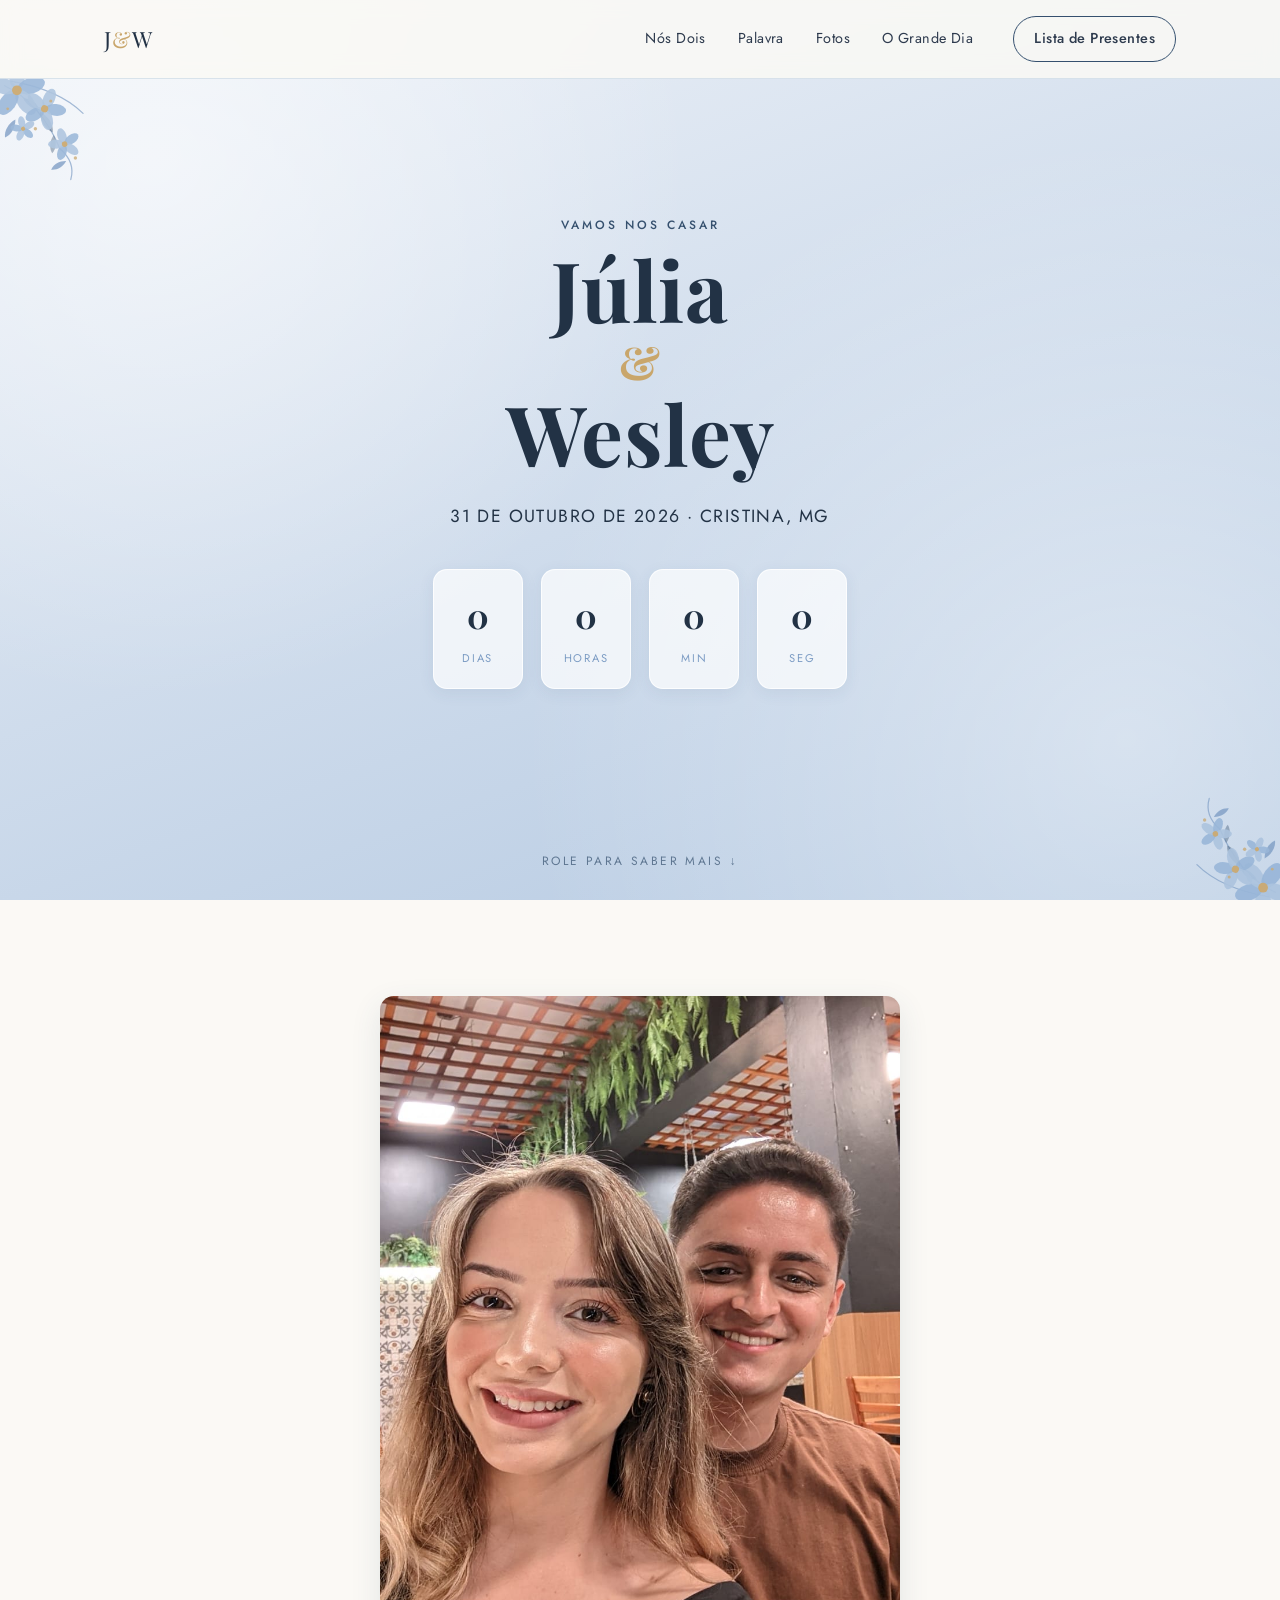
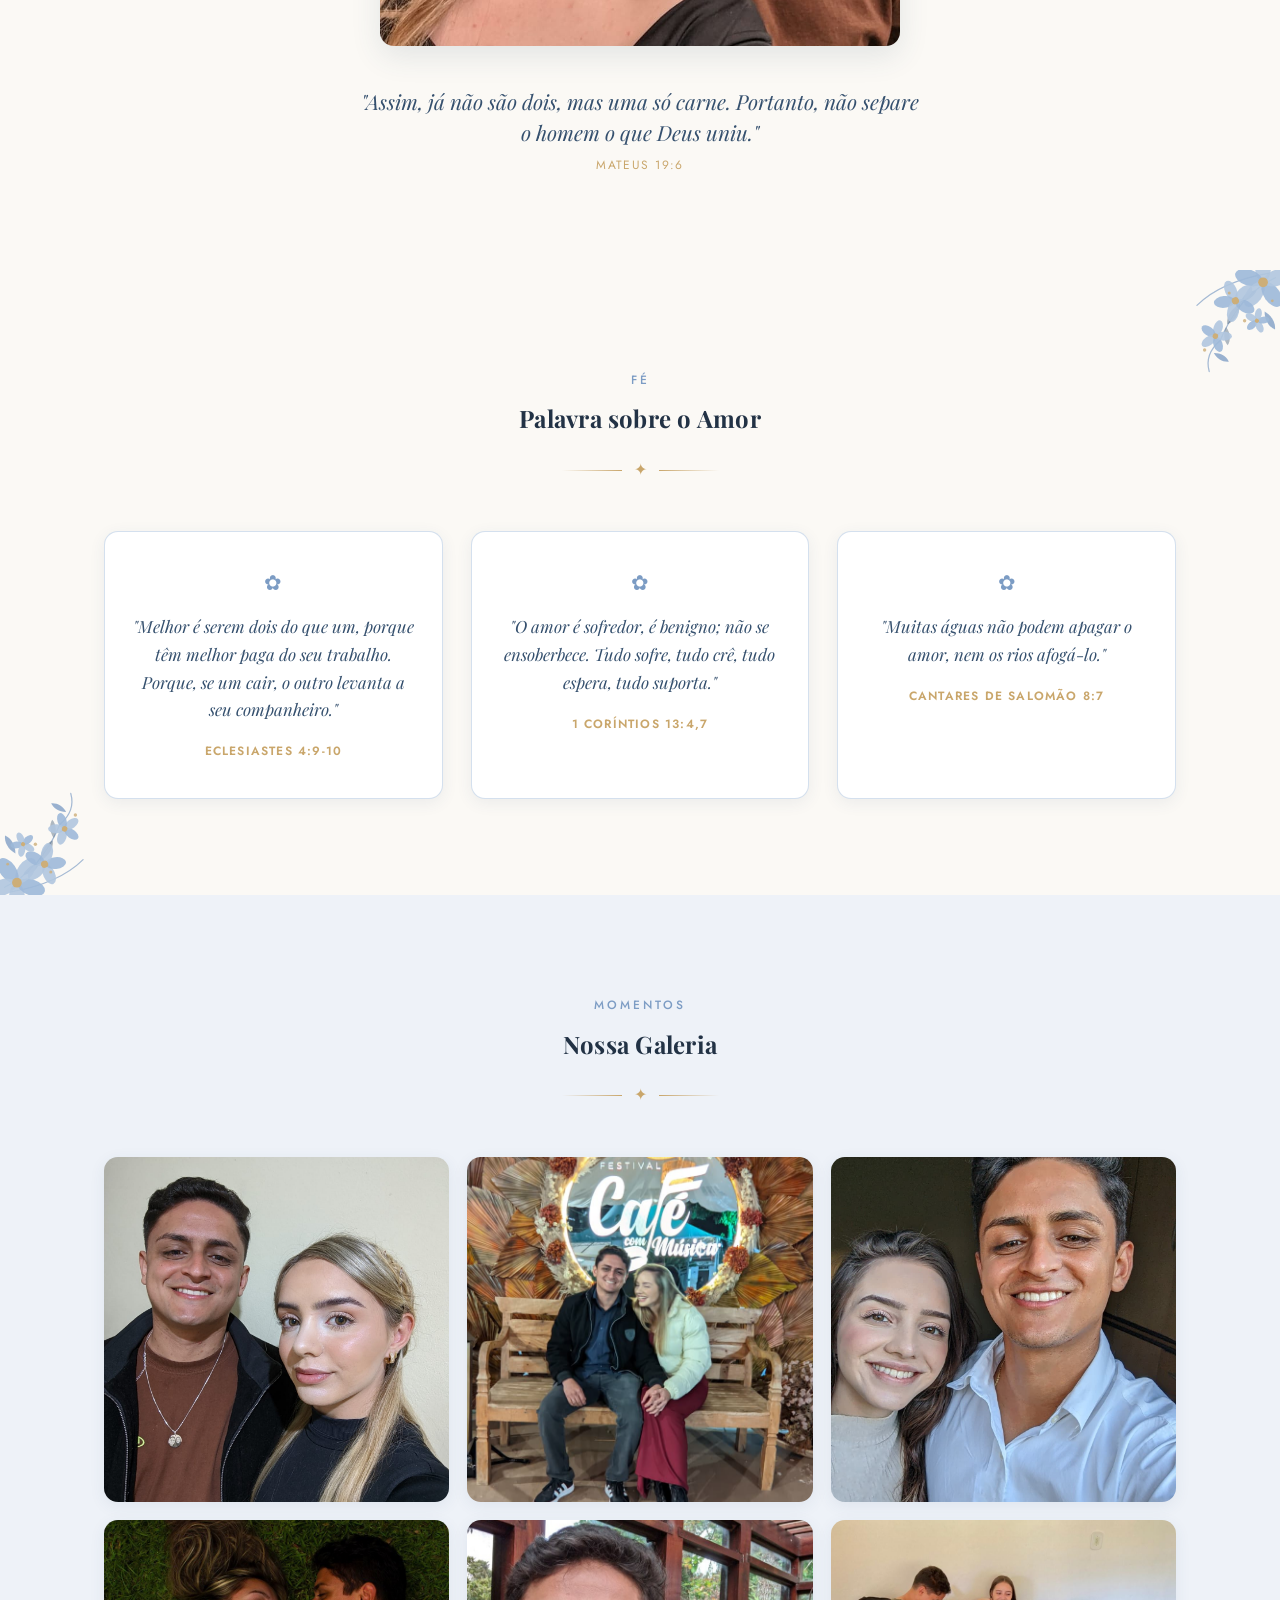
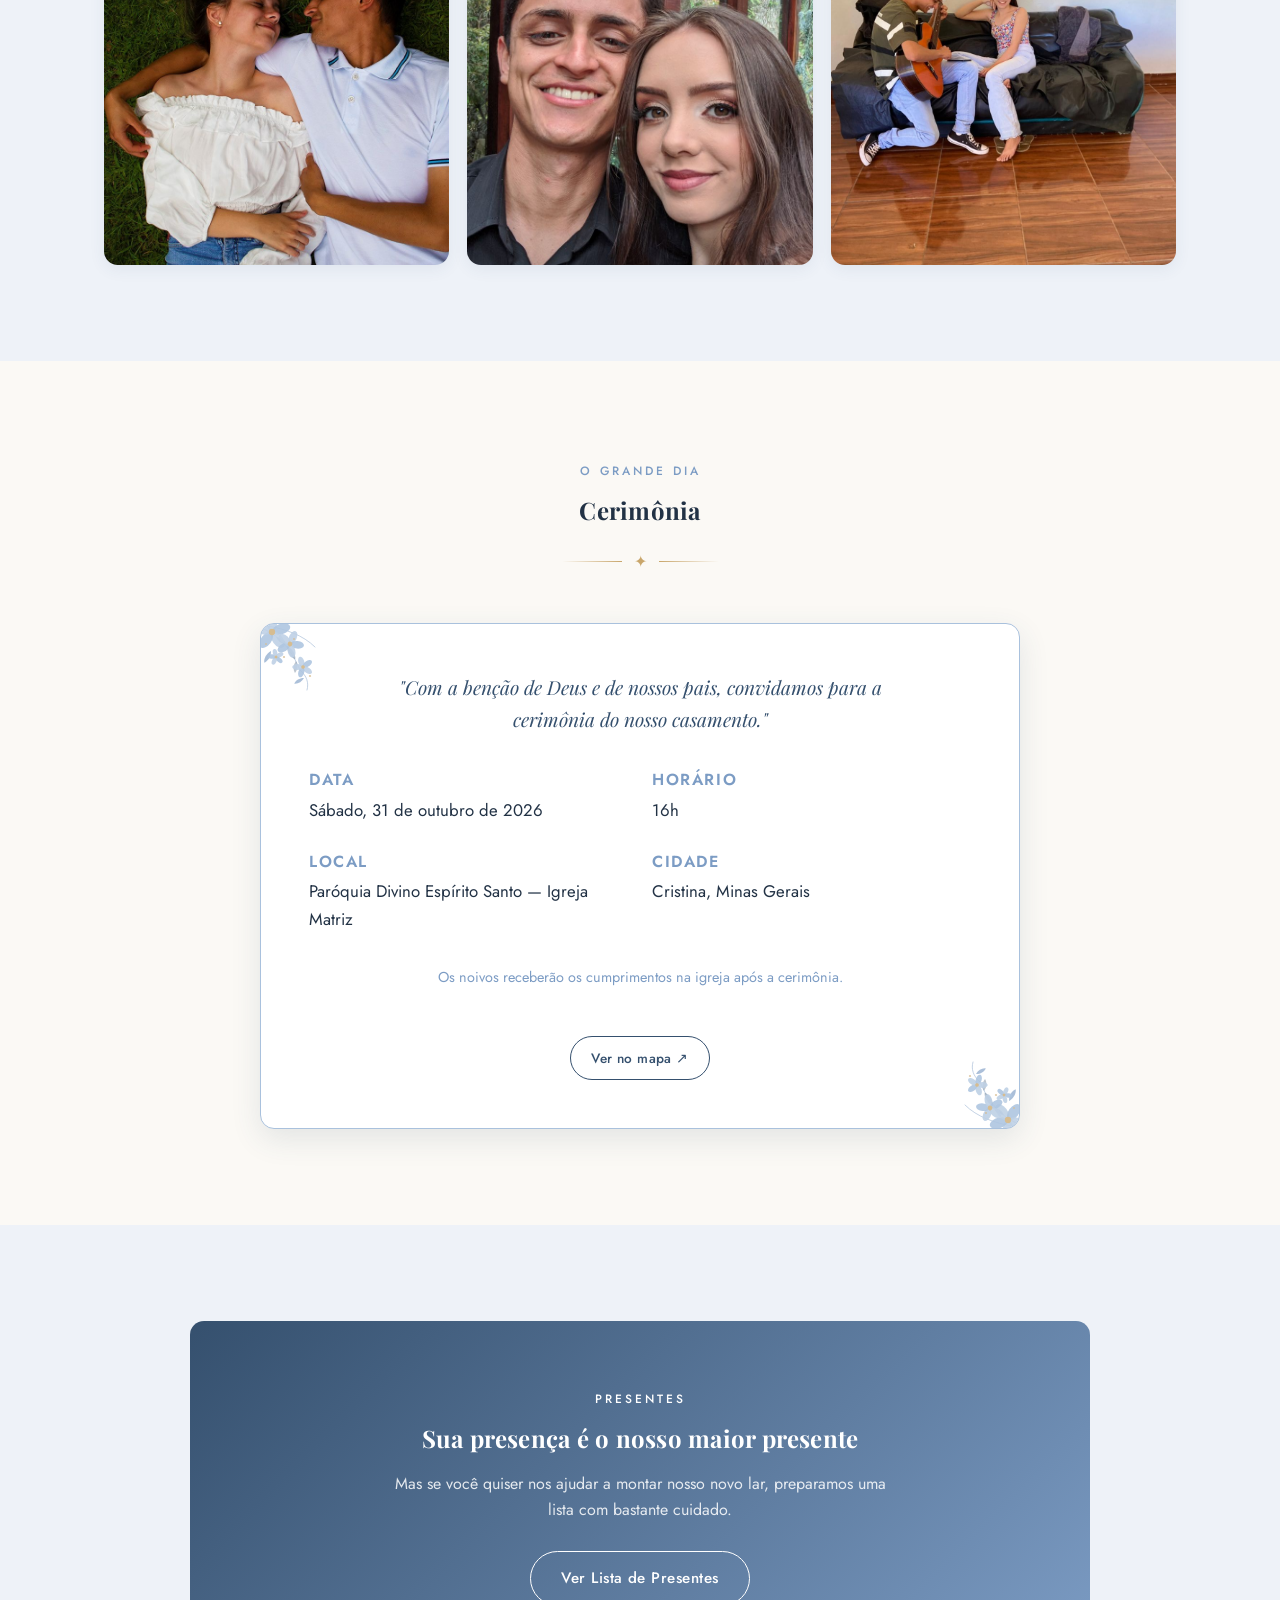
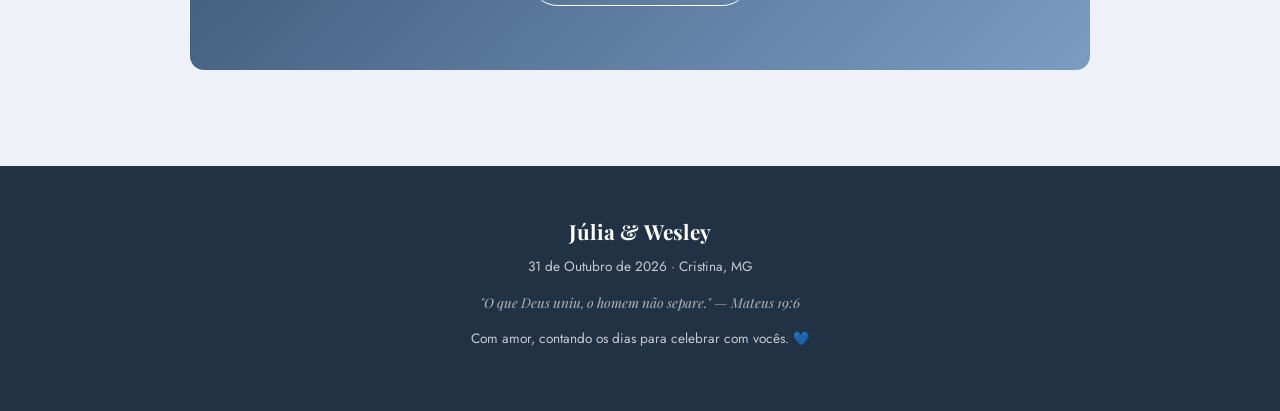
==== index.html @ 835e9665 "Site de casamento Júlia & Wesley Site estático com página inicial (foto + versículos, galeria, cerim" ====
<!DOCTYPE html>
<html lang="pt-BR">
<head>
  <meta charset="UTF-8">
  <meta name="viewport" content="width=device-width, initial-scale=1.0">
  <title>Júlia & Wesley | 31 de Outubro de 2026</title>
  <meta name="description" content="Júlia & Wesley vão se casar em 31 de outubro de 2026. Saiba tudo sobre o grande dia e confira nossa lista de presentes.">
  <link rel="preconnect" href="https://fonts.googleapis.com">
  <link href="https://fonts.googleapis.com/css2?family=Playfair+Display:wght@600;700&family=Jost:wght@400;500;600&display=swap" rel="stylesheet">
  <link rel="stylesheet" href="css/style.css">
</head>
<body>

  <header class="header">
    <div class="container">
      <a href="index.html" class="logo">J<span>&amp;</span>W</a>
      <nav class="nav">
        <a href="#historia">Nós Dois</a>
        <a href="#versiculos">Palavra</a>
        <a href="#galeria">Fotos</a>
        <a href="#cerimonia">O Grande Dia</a>
        <a href="presentes.html" class="btn btn--outline btn--sm">Lista de Presentes</a>
      </nav>
      <button class="nav-toggle" aria-label="Abrir menu"><span></span><span></span><span></span></button>
    </div>
  </header>

  <section class="hero">
    <img src="assets/img/flora/corner-flower.svg" class="floral-corner floral-corner--tl floral-corner--below-header" alt="">
    <img src="assets/img/flora/corner-flower.svg" class="floral-corner floral-corner--br" alt="">
    <div class="hero-content">
      <span class="kicker">Vamos nos casar</span>
      <h1 class="hero-names">Júlia<span class="amp">&amp;</span>Wesley</h1>
      <p class="hero-date">31 de Outubro de 2026 · Cristina, MG</p>

      <div class="countdown">
        <div class="countdown-item"><span class="countdown-num" id="cd-dias">0</span><span class="countdown-label">dias</span></div>
        <div class="countdown-item"><span class="countdown-num" id="cd-horas">00</span><span class="countdown-label">horas</span></div>
        <div class="countdown-item"><span class="countdown-num" id="cd-min">00</span><span class="countdown-label">min</span></div>
        <div class="countdown-item"><span class="countdown-num" id="cd-seg">00</span><span class="countdown-label">seg</span></div>
      </div>
    </div>
    <span class="scroll-cue">role para saber mais ↓</span>
  </section>

  <section class="section photo-verse" id="historia">
    <div class="container">
      <div class="photo-verse-frame">
        <img src="assets/img/casal/foto-historia.jpg" alt="Júlia e Wesley">
      </div>
      <blockquote class="photo-verse-quote">
        "Assim, já não são dois, mas uma só carne. Portanto, não separe o
        homem o que Deus uniu."
        <cite>Mateus 19:6</cite>
      </blockquote>
    </div>
  </section>

  <section class="section verses" id="versiculos">
    <img src="assets/img/flora/corner-flower.svg" class="floral-corner floral-corner--tr" alt="">
    <img src="assets/img/flora/corner-flower.svg" class="floral-corner floral-corner--bl" alt="">
    <div class="container">
      <div class="section-head">
        <span class="kicker">Fé</span>
        <h2>Palavra sobre o Amor</h2>
        <div class="divider">✦</div>
      </div>
      <div class="verses-grid">
        <div class="verse-card">
          <span class="flower-icon">✿</span>
          <blockquote>"Melhor é serem dois do que um, porque têm melhor paga do seu trabalho. Porque, se um cair, o outro levanta a seu companheiro."</blockquote>
          <cite>Eclesiastes 4:9-10</cite>
        </div>
        <div class="verse-card">
          <span class="flower-icon">✿</span>
          <blockquote>"O amor é sofredor, é benigno; não se ensoberbece. Tudo sofre, tudo crê, tudo espera, tudo suporta."</blockquote>
          <cite>1 Coríntios 13:4,7</cite>
        </div>
        <div class="verse-card">
          <span class="flower-icon">✿</span>
          <blockquote>"Muitas águas não podem apagar o amor, nem os rios afogá-lo."</blockquote>
          <cite>Cantares de Salomão 8:7</cite>
        </div>
      </div>
    </div>
  </section>

  <section class="section section--alt" id="galeria">
    <div class="container">
      <div class="section-head">
        <span class="kicker">Momentos</span>
        <h2>Nossa Galeria</h2>
        <div class="divider">✦</div>
      </div>
      <div class="gallery">
        <div class="gallery-item"><img src="assets/img/casal/foto-01.jpg" alt="Júlia e Wesley no Festival Café com Música"></div>
        <div class="gallery-item"><img src="assets/img/casal/foto-02.jpg" alt="Júlia e Wesley abraçados"></div>
        <div class="gallery-item"><img src="assets/img/casal/foto-03.jpg" alt="Júlia e Wesley sorrindo"></div>
        <div class="gallery-item"><img src="assets/img/casal/foto-04.jpg" alt="Júlia e Wesley deitados na grama"></div>
        <div class="gallery-item"><img src="assets/img/casal/foto-05.jpg" alt="Júlia e Wesley no jardim"></div>
        <div class="gallery-item"><img src="assets/img/casal/foto-06.jpg" alt="Júlia e Wesley tocando violão"></div>
      </div>
    </div>
  </section>

  <section class="section" id="cerimonia">
    <div class="container">
      <div class="section-head">
        <span class="kicker">O grande dia</span>
        <h2>Cerimônia</h2>
        <div class="divider">✦</div>
      </div>
      <div class="ceremony-card">
        <img src="assets/img/flora/corner-flower.svg" class="floral-corner floral-corner--sm floral-corner--tl" alt="">
        <img src="assets/img/flora/corner-flower.svg" class="floral-corner floral-corner--sm floral-corner--br" alt="">
        <p class="ceremony-verse">
          "Com a benção de Deus e de nossos pais, convidamos para a
          cerimônia do nosso casamento."
        </p>
        <div class="ceremony-grid">
          <div>
            <h3>Data</h3>
            <p>Sábado, 31 de outubro de 2026</p>
          </div>
          <div>
            <h3>Horário</h3>
            <p>16h</p>
          </div>
          <div>
            <h3>Local</h3>
            <p>Paróquia Divino Espírito Santo — Igreja Matriz</p>
          </div>
          <div>
            <h3>Cidade</h3>
            <p>Cristina, Minas Gerais</p>
          </div>
        </div>
        <p style="margin-top: 8px; color: var(--serenity-deep); font-size: .9rem;">
          Os noivos receberão os cumprimentos na igreja após a cerimônia.
        </p>
        <a class="btn btn--outline btn--sm mt-32" target="_blank" rel="noopener"
           href="https://www.google.com/maps/search/?api=1&query=Par%C3%B3quia%20Divino%20Esp%C3%ADrito%20Santo%20Cristina%20MG">
          Ver no mapa ↗
        </a>
      </div>
    </div>
  </section>

  <section class="section section--alt">
    <div class="container">
      <div class="cta">
        <span class="kicker" style="color:#fff;">Presentes</span>
        <h2>Sua presença é o nosso maior presente</h2>
        <p>Mas se você quiser nos ajudar a montar nosso novo lar, preparamos uma lista com bastante cuidado.</p>
        <a href="presentes.html" class="btn btn--outline">Ver Lista de Presentes</a>
      </div>
    </div>
  </section>

  <footer class="footer">
    <p class="display">Júlia &amp; Wesley</p>
    <p>31 de Outubro de 2026 · Cristina, MG</p>
    <p style="font-family: var(--font-display); font-style: italic; opacity: .85;">"O que Deus uniu, o homem não separe." — Mateus 19:6</p>
    <p>Com amor, contando os dias para celebrar com vocês. 💙</p>
  </footer>

  <script src="js/main.js"></script>
</body>
</html>
---- css/style.css ----
/* ===== Paleta Azul Serenity — Júlia & Wesley ===== */
:root {
  --serenity: #A9C1DD;
  --serenity-deep: #7C9CC4;
  --navy: #35506E;
  --navy-deep: #223245;
  --ink: #2E3B4E;
  --blush: #D9A79C;
  --gold: #C9A66B;
  --cream: #FBF9F5;
  --mist: #EEF2F8;
  --white: #FFFFFF;
  --lilac: #9C9FD0;
  --rose-dust: #C98CA0;

  --font-display: "Playfair Display", "Georgia", serif;
  --font-body: "Jost", "Segoe UI", sans-serif;

  --radius: 14px;
  --shadow: 0 10px 30px rgba(53, 80, 110, 0.12);
  --shadow-soft: 0 4px 16px rgba(53, 80, 110, 0.08);
}

* { box-sizing: border-box; }

html { scroll-behavior: smooth; }

body {
  margin: 0;
  font-family: var(--font-body);
  color: var(--ink);
  background: var(--cream);
  line-height: 1.65;
  -webkit-font-smoothing: antialiased;
}

h1, h2, h3, .display {
  font-family: var(--font-display);
  color: var(--navy-deep);
  margin: 0 0 .5em;
  font-weight: 700;
  letter-spacing: .01em;
}

p { margin: 0 0 1em; }

a { color: var(--navy); text-decoration: none; }

img { max-width: 100%; display: block; }

.container {
  width: 100%;
  max-width: 1120px;
  margin: 0 auto;
  padding: 0 24px;
}

.kicker {
  display: inline-block;
  font-family: var(--font-body);
  text-transform: uppercase;
  letter-spacing: .25em;
  font-size: .75rem;
  color: var(--serenity-deep);
  font-weight: 500;
  margin-bottom: .75em;
}

.section {
  padding: 96px 0;
}

.section--alt {
  background: var(--mist);
}

.section-head {
  text-align: center;
  max-width: 640px;
  margin: 0 auto 48px;
}

.divider {
  display: flex;
  align-items: center;
  justify-content: center;
  gap: 12px;
  margin: 18px auto;
  color: var(--gold);
}
.divider::before,
.divider::after {
  content: "";
  height: 1px;
  width: 60px;
  background: linear-gradient(90deg, transparent, var(--gold));
}
.divider::after { background: linear-gradient(90deg, var(--gold), transparent); }

/* ===== Botões ===== */
.btn {
  display: inline-flex;
  align-items: center;
  gap: 8px;
  padding: 14px 30px;
  border-radius: 999px;
  font-family: var(--font-body);
  font-size: .95rem;
  font-weight: 500;
  letter-spacing: .03em;
  cursor: pointer;
  border: 1px solid transparent;
  transition: transform .2s ease, box-shadow .2s ease, background .2s ease, color .2s ease;
}
.btn:hover { transform: translateY(-2px); }

.btn--primary {
  background: var(--navy);
  color: var(--white);
  box-shadow: var(--shadow-soft);
}
.btn--primary:hover { background: var(--navy-deep); box-shadow: var(--shadow); }

.btn--outline {
  background: transparent;
  border-color: var(--navy);
  color: var(--navy);
}
.btn--outline:hover { background: var(--navy); color: var(--white); }

.btn--ghost {
  background: var(--white);
  color: var(--navy);
  border-color: var(--serenity);
  font-size: .85rem;
  padding: 10px 18px;
}
.btn--ghost:hover { background: var(--serenity); color: var(--white); }

.btn--sm { padding: 10px 20px; font-size: .85rem; }
.btn:disabled { opacity: .55; cursor: not-allowed; transform: none; }

/* ===== Header ===== */
.header {
  position: fixed;
  top: 0; left: 0; right: 0;
  z-index: 100;
  background: rgba(251, 249, 245, 0.85);
  backdrop-filter: blur(10px);
  border-bottom: 1px solid rgba(169, 193, 221, 0.4);
}
.header .container {
  display: flex;
  align-items: center;
  justify-content: space-between;
  height: 78px;
}
.logo {
  font-family: var(--font-display);
  font-size: 1.4rem;
  color: var(--navy-deep);
  letter-spacing: .04em;
}
.logo span { color: var(--gold); }

.nav {
  display: flex;
  gap: 32px;
  align-items: center;
}
.nav a {
  font-size: .9rem;
  color: var(--ink);
  letter-spacing: .03em;
  position: relative;
}
.nav a::after {
  content: "";
  position: absolute;
  left: 0; bottom: -6px;
  width: 0; height: 1px;
  background: var(--gold);
  transition: width .25s ease;
}
.nav a:hover::after { width: 100%; }
.nav .btn { margin-left: 8px; }

.nav-toggle {
  display: none;
  flex-direction: column;
  gap: 5px;
  background: none;
  border: none;
  cursor: pointer;
  padding: 8px;
}
.nav-toggle span {
  width: 24px; height: 2px;
  background: var(--navy-deep);
  border-radius: 2px;
}

@media (max-width: 860px) {
  .nav-toggle { display: flex; }
  .nav {
    position: fixed;
    top: 78px; right: 0;
    flex-direction: column;
    background: var(--white);
    width: 260px;
    height: calc(100vh - 78px);
    padding: 32px 28px;
    box-shadow: -8px 0 24px rgba(0,0,0,.08);
    transform: translateX(100%);
    transition: transform .3s ease;
    align-items: flex-start;
  }
  .nav.is-open { transform: translateX(0); }
  .nav a { font-size: 1rem; }
  .nav .btn { margin-left: 0; margin-top: 12px; }
}

/* ===== Hero ===== */
.hero {
  position: relative;
  min-height: 100vh;
  display: flex;
  align-items: center;
  justify-content: center;
  text-align: center;
  overflow: hidden;
  background: linear-gradient(160deg, var(--mist) 0%, var(--serenity) 120%);
}
.hero::before {
  content: "";
  position: absolute;
  inset: 0;
  background-image:
    radial-gradient(circle at 12% 18%, rgba(255,255,255,.55) 0, transparent 40%),
    radial-gradient(circle at 88% 82%, rgba(255,255,255,.4) 0, transparent 45%);
}
.hero-content {
  position: relative;
  z-index: 2;
  padding: 0 24px;
}
.hero .kicker { color: var(--navy); }
.hero-names {
  font-size: clamp(2.6rem, 7vw, 5.2rem);
  line-height: 1.05;
  margin-bottom: .3em;
}
.hero-names .amp {
  display: block;
  color: var(--gold);
  font-size: .55em;
  margin: .1em 0;
}
.hero-date {
  font-size: 1.1rem;
  letter-spacing: .08em;
  text-transform: uppercase;
  color: var(--navy-deep);
  margin-bottom: 2.2em;
}

.countdown {
  display: flex;
  justify-content: center;
  gap: 18px;
  flex-wrap: wrap;
}
.countdown-item {
  background: rgba(255,255,255,.7);
  border: 1px solid rgba(255,255,255,.8);
  border-radius: var(--radius);
  padding: 18px 22px;
  min-width: 90px;
  box-shadow: var(--shadow-soft);
}
.countdown-num {
  display: block;
  font-family: var(--font-display);
  font-size: 2.1rem;
  color: var(--navy-deep);
  font-weight: 700;
}
.countdown-label {
  font-size: .7rem;
  text-transform: uppercase;
  letter-spacing: .15em;
  color: var(--serenity-deep);
}

.scroll-cue {
  position: absolute;
  bottom: 28px; left: 50%;
  transform: translateX(-50%);
  z-index: 2;
  color: var(--navy);
  font-size: .75rem;
  letter-spacing: .2em;
  text-transform: uppercase;
  opacity: .7;
  animation: bob 2.4s ease-in-out infinite;
}
@keyframes bob { 0%,100% { transform: translate(-50%,0); } 50% { transform: translate(-50%,8px); } }

/* ===== Foto + versículo ===== */
.photo-verse { text-align: center; }
.photo-verse-frame {
  max-width: 520px;
  margin: 0 auto 40px;
  border-radius: var(--radius);
  overflow: hidden;
  box-shadow: var(--shadow);
  aspect-ratio: 4/5;
}
.photo-verse-frame img { width: 100%; height: 100%; object-fit: cover; }
.photo-verse-quote {
  max-width: 560px;
  margin: 0 auto;
  font-family: var(--font-display);
  font-style: italic;
  font-size: 1.3rem;
  line-height: 1.5;
  color: var(--navy);
}
.photo-verse-quote cite {
  display: block;
  margin-top: .6em;
  font-family: var(--font-body);
  font-style: normal;
  font-size: .75rem;
  letter-spacing: .12em;
  text-transform: uppercase;
  color: var(--gold);
}

/* ===== Galeria ===== */
.gallery {
  display: grid;
  grid-template-columns: repeat(3, 1fr);
  gap: 18px;
}
.gallery-item {
  position: relative;
  border-radius: var(--radius);
  overflow: hidden;
  aspect-ratio: 1/1;
  box-shadow: var(--shadow-soft);
}
.gallery-item img { width: 100%; height: 100%; object-fit: cover; transition: transform .4s ease; }
.gallery-item:hover img { transform: scale(1.06); }
.gallery-item .tag {
  position: absolute;
  bottom: 10px; left: 10px;
  background: rgba(53,80,110,.75);
  color: #fff;
  font-size: .65rem;
  letter-spacing: .08em;
  padding: 4px 10px;
  border-radius: 999px;
}
@media (max-width: 780px) {
  .gallery { grid-template-columns: repeat(2, 1fr); }
}

/* ===== Cerimônia ===== */
.ceremony-card {
  position: relative;
  overflow: hidden;
  max-width: 760px;
  margin: 0 auto;
  background: var(--white);
  border: 1px solid var(--serenity);
  border-radius: var(--radius);
  padding: 48px;
  text-align: center;
  box-shadow: var(--shadow);
}
.ceremony-card > * { position: relative; z-index: 2; }
.ceremony-verse {
  font-family: var(--font-display);
  font-style: italic;
  font-size: 1.2rem;
  color: var(--navy);
  max-width: 520px;
  margin: 0 auto 28px;
}
.ceremony-grid {
  display: grid;
  grid-template-columns: 1fr 1fr;
  gap: 24px;
  margin: 32px 0;
  text-align: left;
}
.ceremony-grid div h3 { font-size: 1rem; color: var(--serenity-deep); margin-bottom: .2em; text-transform: uppercase; letter-spacing: .1em; font-family: var(--font-body); font-weight: 600; }
.ceremony-grid div p { margin: 0; color: var(--navy-deep); font-size: 1.05rem; }
@media (max-width: 600px) {
  .ceremony-card { padding: 32px 22px; }
  .ceremony-grid { grid-template-columns: 1fr; }
}

/* ===== CTA presentes ===== */
.cta {
  text-align: center;
  background: linear-gradient(135deg, var(--navy) 0%, var(--serenity-deep) 100%);
  color: var(--white);
  border-radius: var(--radius);
  padding: 64px 32px;
  margin: 0 auto;
  max-width: 900px;
}
.cta h2 { color: var(--white); }
.cta p { color: rgba(255,255,255,.85); max-width: 520px; margin: 0 auto 28px; }
.cta .btn--outline { border-color: #fff; color: #fff; }
.cta .btn--outline:hover { background: #fff; color: var(--navy); }

/* ===== Footer ===== */
.footer {
  background: var(--navy-deep);
  color: rgba(255,255,255,.75);
  text-align: center;
  padding: 48px 24px;
  font-size: .85rem;
}
.footer .display { color: #fff; font-size: 1.3rem; margin-bottom: .3em; }
.footer a { color: #fff; }

/* ===== Página de presentes ===== */
.page-hero {
  position: relative;
  overflow: hidden;
  padding: 150px 0 60px;
  text-align: center;
  background: linear-gradient(160deg, var(--mist), var(--white));
}
.page-hero .container { position: relative; z-index: 2; }
.page-hero p { max-width: 620px; margin: 0 auto; color: var(--navy-deep); }
.page-hero .verse-strip { margin-top: 24px; }

.info-banner {
  max-width: 900px;
  margin: 0 auto 40px;
  background: var(--white);
  border: 1px dashed var(--serenity-deep);
  border-radius: var(--radius);
  padding: 22px 28px;
  font-size: .92rem;
  color: var(--navy-deep);
  display: flex;
  gap: 14px;
  align-items: flex-start;
}
.info-banner .icon { font-size: 1.4rem; }

.filters {
  display: flex;
  justify-content: center;
  flex-wrap: wrap;
  gap: 10px;
  margin-bottom: 48px;
}
.filter-btn {
  background: var(--white);
  border: 1px solid var(--serenity);
  color: var(--navy);
  padding: 9px 20px;
  border-radius: 999px;
  font-size: .85rem;
  cursor: pointer;
  transition: all .2s ease;
  font-family: var(--font-body);
}
.filter-btn:hover { background: var(--mist); }
.filter-btn.is-active {
  background: var(--navy);
  color: var(--white);
  border-color: var(--navy);
}

.gift-grid {
  display: grid;
  grid-template-columns: repeat(auto-fill, minmax(240px, 1fr));
  gap: 26px;
  padding-bottom: 40px;
}

.gift-card {
  background: var(--white);
  border-radius: var(--radius);
  overflow: hidden;
  box-shadow: var(--shadow-soft);
  border: 1px solid rgba(169,193,221,.5);
  display: flex;
  flex-direction: column;
  transition: box-shadow .25s ease, transform .25s ease;
  position: relative;
}
.gift-card:hover { box-shadow: var(--shadow); transform: translateY(-3px); }

.gift-card .badge {
  position: absolute;
  top: 12px; left: 12px;
  background: var(--serenity-deep);
  color: #fff;
  font-size: .65rem;
  letter-spacing: .06em;
  text-transform: uppercase;
  padding: 5px 10px;
  border-radius: 999px;
  z-index: 2;
}
.badge--cozinha { background: var(--serenity-deep); }
.badge--utensilios { background: var(--gold); }
.badge--sala { background: var(--navy); }
.badge--lavanderia { background: var(--lilac); }
.badge--quarto { background: var(--rose-dust); }
.badge--banheiro { background: var(--blush); }

.gift-card .star-tag {
  position: absolute;
  top: 10px; right: 10px;
  z-index: 2;
  width: 26px; height: 26px;
  border-radius: 50%;
  background: var(--gold);
  color: #fff;
  display: flex;
  align-items: center;
  justify-content: center;
  font-size: .85rem;
  box-shadow: var(--shadow-soft);
}

.gift-card-img {
  aspect-ratio: 1/1;
  background: var(--mist);
  display: flex;
  align-items: center;
  justify-content: center;
  padding: 18px;
}
.gift-card-img img { width: 100%; height: 100%; object-fit: contain; }

.gift-card-body {
  padding: 18px 20px 22px;
  display: flex;
  flex-direction: column;
  gap: 10px;
  flex: 1;
}
.gift-card-name {
  font-size: .95rem;
  color: var(--ink);
  font-weight: 500;
  line-height: 1.35;
  min-height: 2.7em;
}
.gift-card-price {
  font-family: var(--font-display);
  font-size: 1.3rem;
  color: var(--navy-deep);
  font-weight: 700;
}
.gift-card-actions {
  margin-top: auto;
  display: flex;
  flex-direction: column;
  gap: 8px;
}
.gift-card-actions .btn { justify-content: center; width: 100%; }
.link-pending {
  font-size: .7rem;
  color: var(--blush);
}
.claim-note {
  font-size: .72rem;
  color: var(--serenity-deep);
}

.gift-card.is-claimed {
  opacity: .6;
}
.gift-card.is-claimed .gift-card-img::after { content: none; }
.claimed-overlay {
  position: absolute;
  inset: 0;
  background: rgba(53,80,110,.55);
  color: #fff;
  display: flex;
  flex-direction: column;
  align-items: center;
  justify-content: center;
  gap: 14px;
  text-align: center;
  font-family: var(--font-display);
  font-size: 1rem;
  padding: 20px;
  z-index: 3;
}
.gift-card:not(.is-claimed) .claimed-overlay { display: none; }

.btn-desmarcar {
  font-family: var(--font-body);
  font-size: .72rem;
  color: #fff;
  background: rgba(255,255,255,.15);
  border: 1px solid rgba(255,255,255,.6);
  border-radius: 999px;
  padding: 7px 14px;
  cursor: pointer;
  letter-spacing: .02em;
  transition: background .2s ease;
}
.btn-desmarcar:hover { background: rgba(255,255,255,.3); }

.empty-state {
  text-align: center;
  color: var(--serenity-deep);
  padding: 40px;
  display: none;
}

/* ===== Flores decorativas ===== */
.floral-corner {
  position: absolute;
  width: 200px;
  height: 200px;
  opacity: 0.9;
  pointer-events: none;
  z-index: 1;
}
.floral-corner--tl { top: 0; left: 0; }
.floral-corner--br { bottom: 0; right: 0; transform: rotate(180deg); }
.floral-corner--tr { top: 0; right: 0; transform: scaleX(-1); }
.floral-corner--bl { bottom: 0; left: 0; transform: scaleX(-1) rotate(180deg); }
.floral-corner--sm { width: 130px; height: 130px; opacity: 0.75; }
.floral-corner--below-header { top: 78px; }

/* ===== Versículos ===== */
.verses {
  position: relative;
  overflow: hidden;
}
.verses-grid {
  display: grid;
  grid-template-columns: repeat(3, 1fr);
  gap: 28px;
  position: relative;
  z-index: 2;
}
.verse-card {
  background: var(--white);
  border-radius: var(--radius);
  padding: 34px 26px;
  text-align: center;
  box-shadow: var(--shadow-soft);
  border: 1px solid rgba(169,193,221,.5);
}
.verse-card .flower-icon {
  font-size: 1.3rem;
  color: var(--serenity-deep);
  margin-bottom: .6em;
  display: block;
}
.verse-card blockquote {
  font-family: var(--font-display);
  font-style: italic;
  font-size: 1.05rem;
  color: var(--navy);
  margin: 0 0 .8em;
}
.verse-card cite {
  font-size: .75rem;
  letter-spacing: .1em;
  text-transform: uppercase;
  color: var(--gold);
  font-style: normal;
  font-weight: 600;
}
@media (max-width: 780px) {
  .verses-grid { grid-template-columns: 1fr; }
  .floral-corner { width: 130px; height: 130px; }
}

.verse-strip {
  text-align: center;
  max-width: 640px;
  margin: 0 auto 40px;
  position: relative;
  z-index: 2;
}
.verse-strip blockquote {
  font-family: var(--font-display);
  font-style: italic;
  font-size: 1.15rem;
  color: var(--navy);
  margin: 0 0 .5em;
}
.verse-strip cite {
  font-size: .72rem;
  letter-spacing: .12em;
  text-transform: uppercase;
  color: var(--gold);
  font-style: normal;
}

/* Utility */
.text-center { text-align: center; }
.mt-32 { margin-top: 32px; }
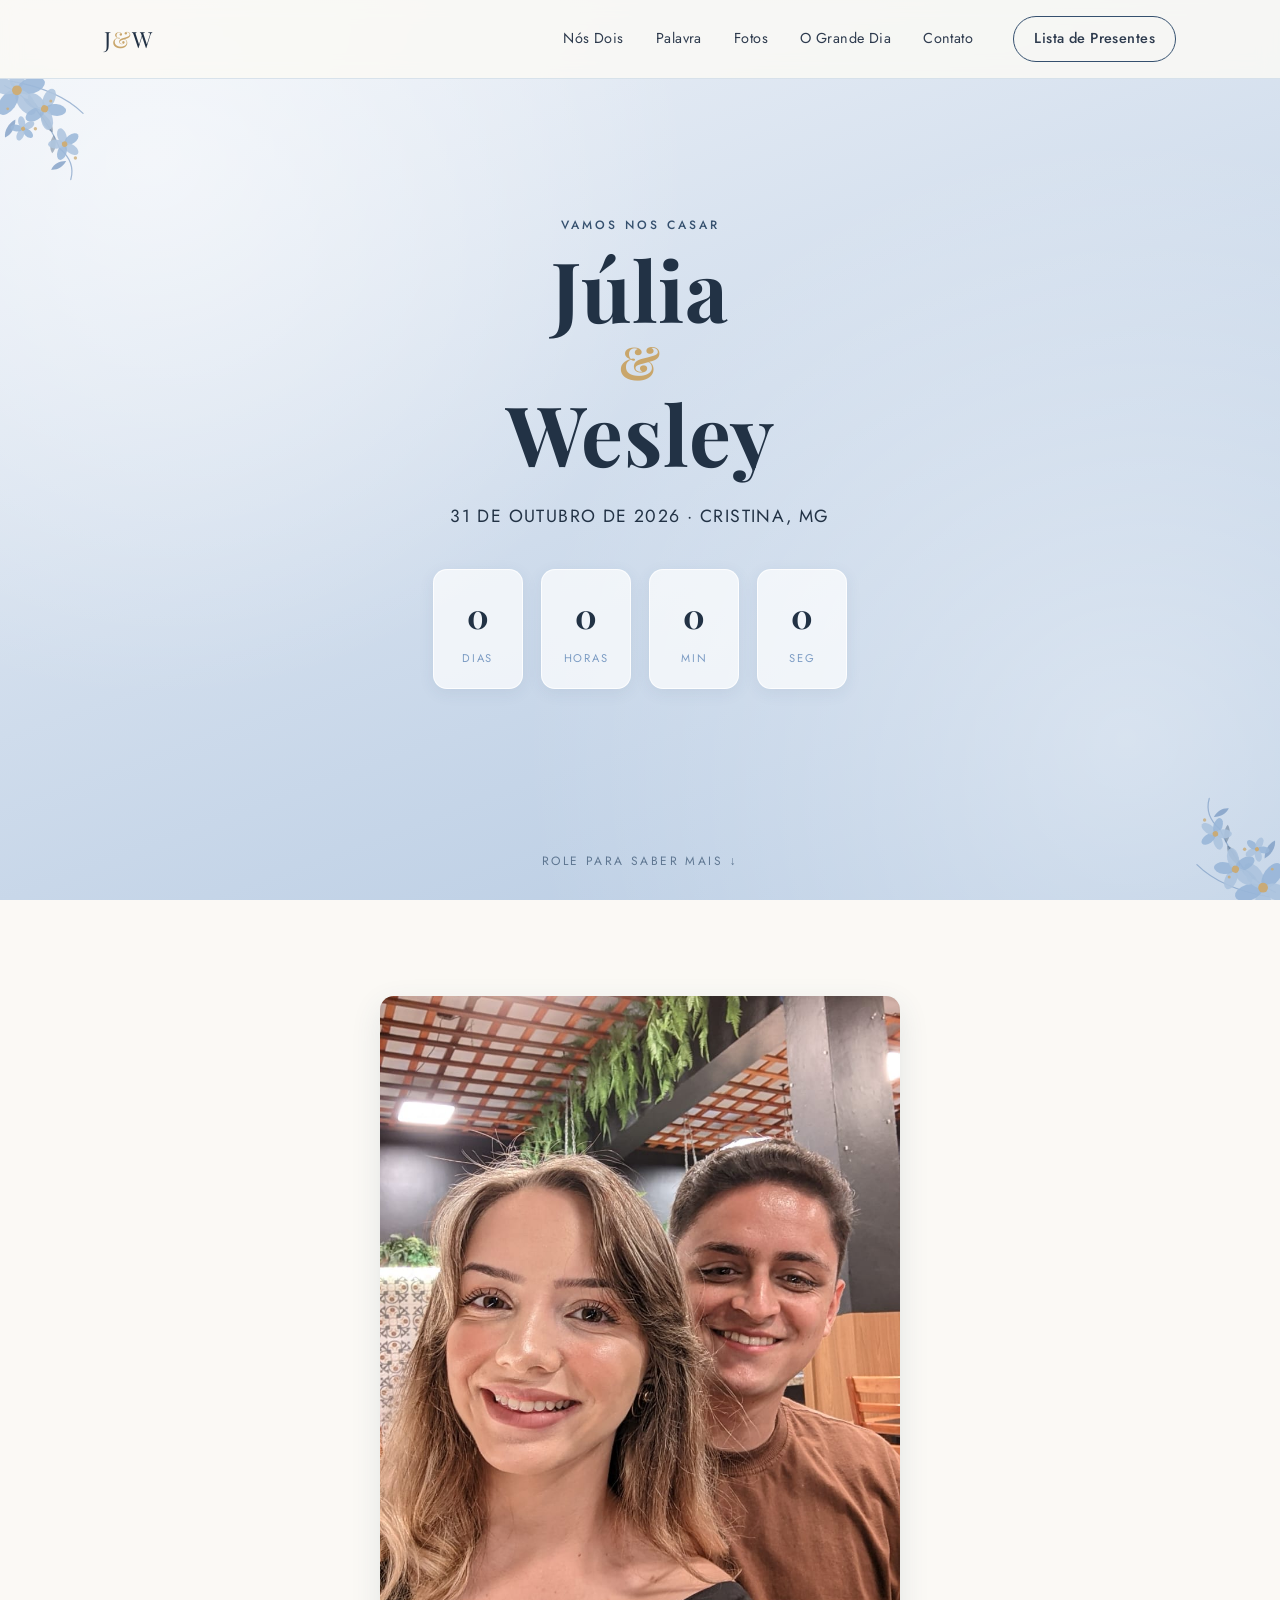
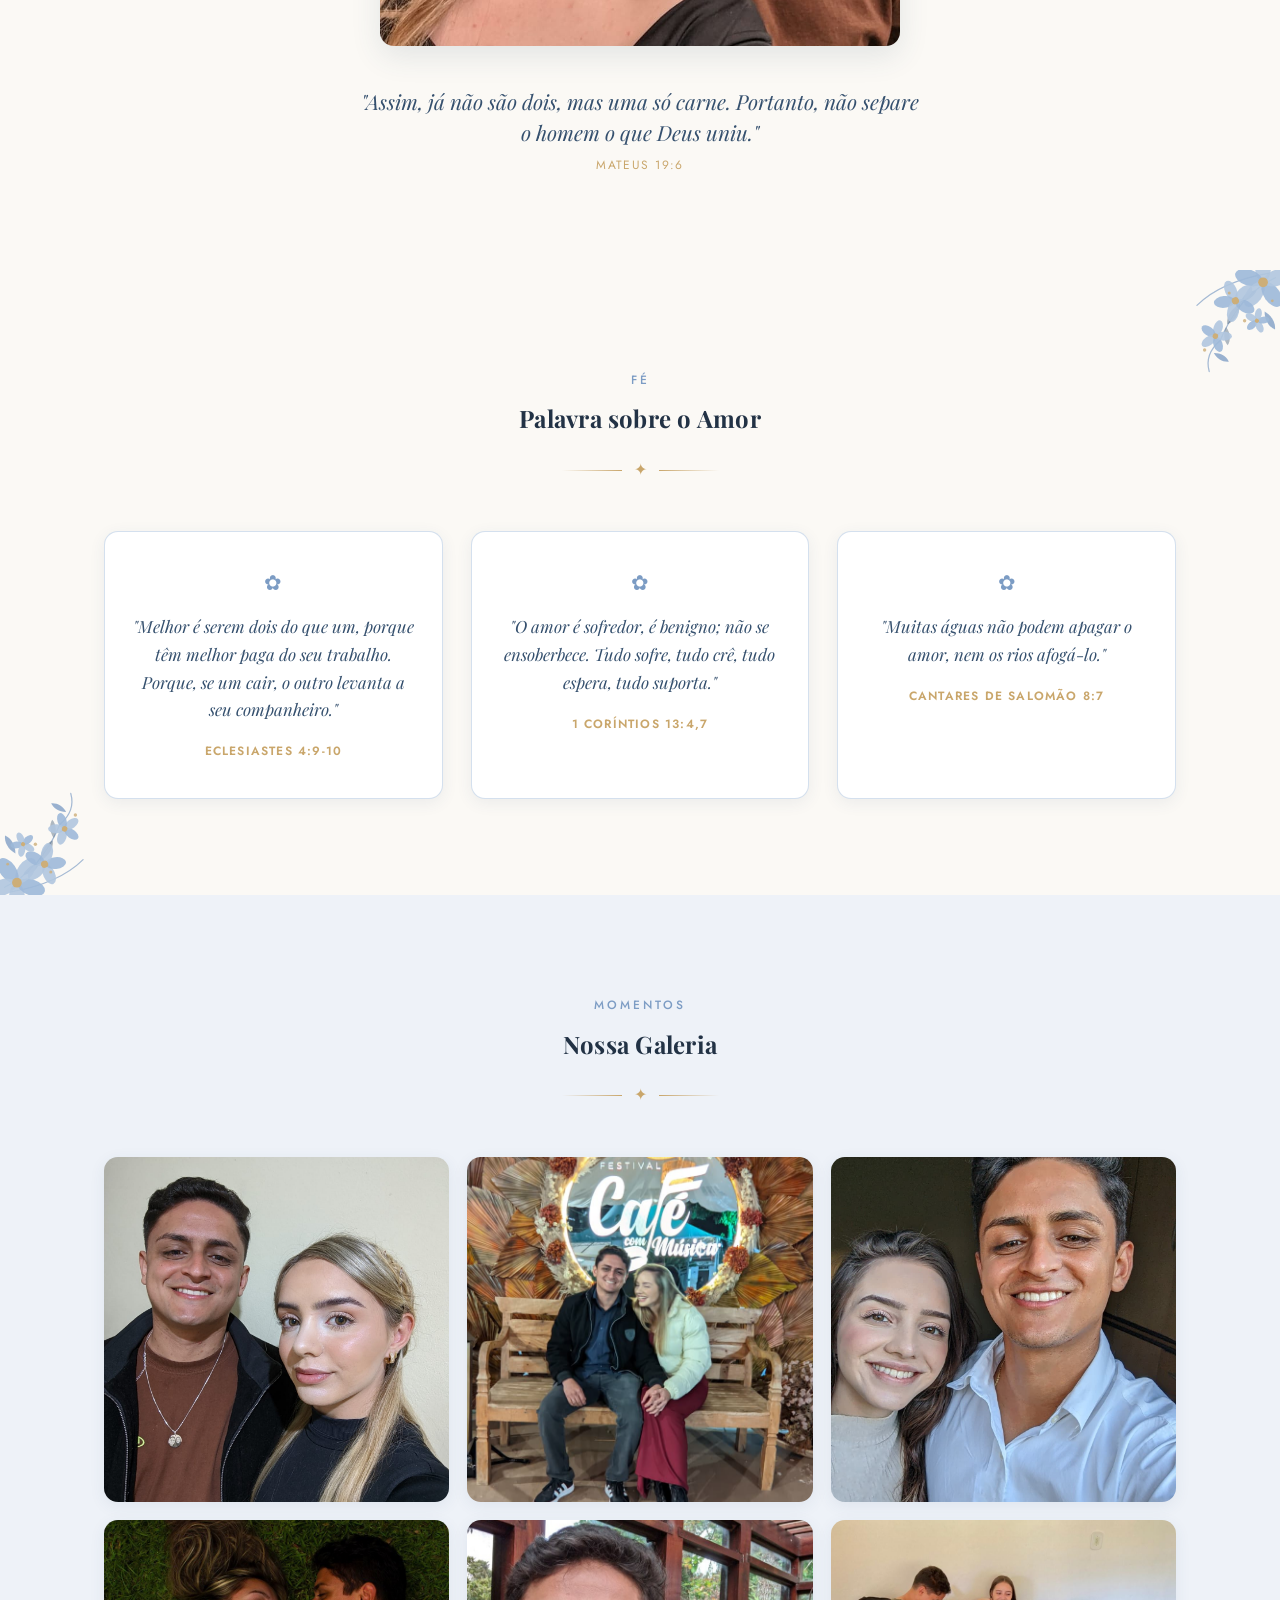
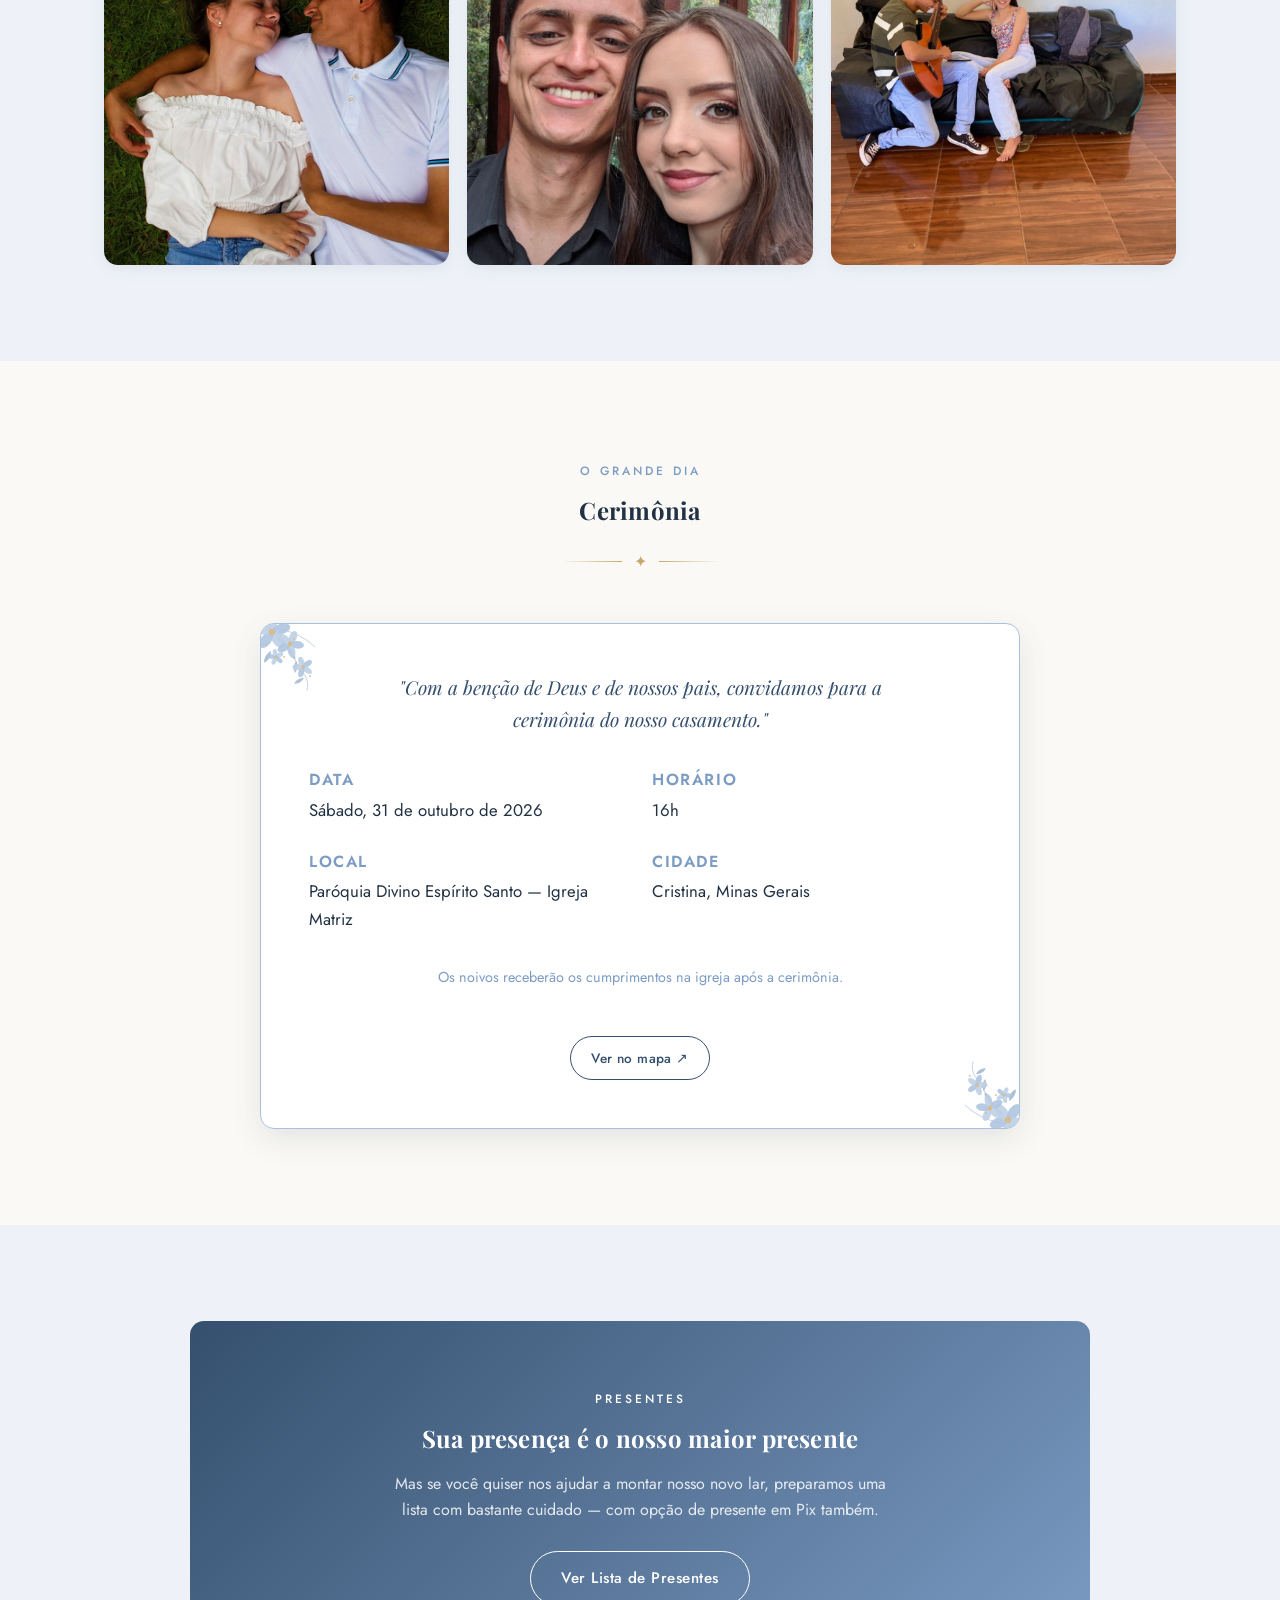
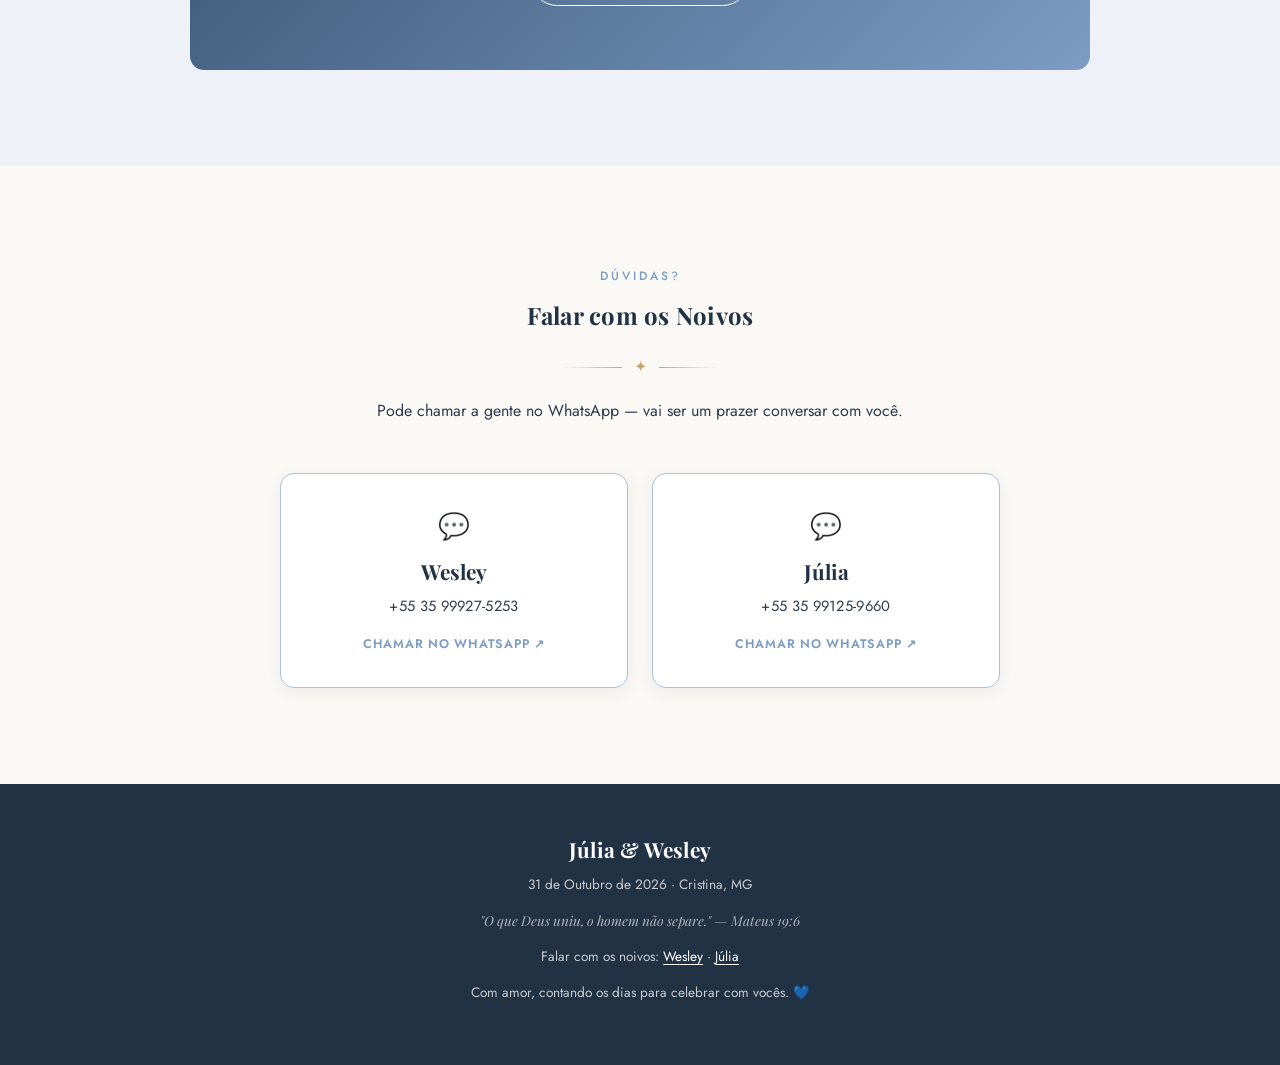
==== commit 87db8877: "Adiciona aba de Pix, contato dos noivos e aviso de voltagem - Nova aba "Presente em Pix" na lista, c" ====
--- a/index.html
+++ b/index.html
@@ -19,6 +19,7 @@
         <a href="#versiculos">Palavra</a>
         <a href="#galeria">Fotos</a>
         <a href="#cerimonia">O Grande Dia</a>
+        <a href="#contato">Contato</a>
         <a href="presentes.html" class="btn btn--outline btn--sm">Lista de Presentes</a>
       </nav>
       <button class="nav-toggle" aria-label="Abrir menu"><span></span><span></span><span></span></button>
@@ -151,8 +152,33 @@
       <div class="cta">
         <span class="kicker" style="color:#fff;">Presentes</span>
         <h2>Sua presença é o nosso maior presente</h2>
-        <p>Mas se você quiser nos ajudar a montar nosso novo lar, preparamos uma lista com bastante cuidado.</p>
+        <p>Mas se você quiser nos ajudar a montar nosso novo lar, preparamos uma lista com bastante cuidado — com opção de presente em Pix também.</p>
         <a href="presentes.html" class="btn btn--outline">Ver Lista de Presentes</a>
+      </div>
+    </div>
+  </section>
+
+  <section class="section contato" id="contato">
+    <div class="container">
+      <div class="section-head">
+        <span class="kicker">Dúvidas?</span>
+        <h2>Falar com os Noivos</h2>
+        <div class="divider">✦</div>
+        <p>Pode chamar a gente no WhatsApp — vai ser um prazer conversar com você.</p>
+      </div>
+      <div class="contato-grid">
+        <a class="contato-card" href="https://wa.me/5535999275253" target="_blank" rel="noopener">
+          <span class="contato-icon">💬</span>
+          <span class="contato-nome">Wesley</span>
+          <span class="contato-num">+55 35 99927-5253</span>
+          <span class="contato-cta">Chamar no WhatsApp ↗</span>
+        </a>
+        <a class="contato-card" href="https://wa.me/5535991259660" target="_blank" rel="noopener">
+          <span class="contato-icon">💬</span>
+          <span class="contato-nome">Júlia</span>
+          <span class="contato-num">+55 35 99125-9660</span>
+          <span class="contato-cta">Chamar no WhatsApp ↗</span>
+        </a>
       </div>
     </div>
   </section>
@@ -161,6 +187,12 @@
     <p class="display">Júlia &amp; Wesley</p>
     <p>31 de Outubro de 2026 · Cristina, MG</p>
     <p style="font-family: var(--font-display); font-style: italic; opacity: .85;">"O que Deus uniu, o homem não separe." — Mateus 19:6</p>
+    <p class="footer-wa">
+      Falar com os noivos:
+      <a href="https://wa.me/5535999275253" target="_blank" rel="noopener">Wesley</a>
+      ·
+      <a href="https://wa.me/5535991259660" target="_blank" rel="noopener">Júlia</a>
+    </p>
     <p>Com amor, contando os dias para celebrar com vocês. 💙</p>
   </footer>
 
--- a/css/style.css
+++ b/css/style.css
@@ -707,6 +707,153 @@
   font-style: normal;
 }
 
+/* ===== Aviso de voltagem ===== */
+.info-banner--voltagem {
+  border-style: solid;
+  border-color: var(--gold);
+  background: #FFFDF8;
+}
+
+/* ===== Aba / painel do Pix ===== */
+.filter-btn--pix {
+  border-color: var(--gold);
+  color: var(--navy-deep);
+  font-weight: 500;
+}
+.filter-btn--pix:hover { background: #FFFDF8; }
+.filter-btn--pix.is-active {
+  background: var(--gold);
+  border-color: var(--gold);
+  color: #fff;
+}
+
+.pix-panel {
+  display: none;
+  position: relative;
+  overflow: hidden;
+  max-width: 640px;
+  margin: 0 auto 40px;
+  background: var(--white);
+  border: 1px solid var(--serenity);
+  border-radius: var(--radius);
+  padding: 48px 40px;
+  text-align: center;
+  box-shadow: var(--shadow);
+}
+.pix-panel.is-visible { display: block; }
+.pix-panel > *:not(.floral-corner) { position: relative; z-index: 2; }
+
+.pix-intro {
+  max-width: 460px;
+  margin: 0 auto 28px;
+  color: var(--ink);
+}
+
+.pix-key-box {
+  background: var(--mist);
+  border: 1px dashed var(--serenity-deep);
+  border-radius: var(--radius);
+  padding: 24px 20px;
+  display: flex;
+  flex-direction: column;
+  align-items: center;
+  gap: 12px;
+}
+.pix-key-label {
+  font-size: .7rem;
+  letter-spacing: .18em;
+  text-transform: uppercase;
+  color: var(--serenity-deep);
+  font-weight: 600;
+}
+.pix-key {
+  font-family: "Consolas", "Courier New", monospace;
+  font-size: 1.05rem;
+  color: var(--navy-deep);
+  background: var(--white);
+  border-radius: 8px;
+  padding: 12px 18px;
+  width: 100%;
+  word-break: break-all;
+  border: 1px solid rgba(169,193,221,.6);
+}
+.pix-feedback {
+  font-size: .78rem;
+  color: var(--serenity-deep);
+  min-height: 1.2em;
+}
+
+.pix-holder {
+  margin: 22px 0 0;
+  font-size: .92rem;
+  color: var(--navy-deep);
+}
+.pix-note {
+  margin: 6px 0 0;
+  font-size: .85rem;
+  color: var(--serenity-deep);
+}
+
+@media (max-width: 600px) {
+  .pix-panel { padding: 34px 20px; }
+  .pix-key { font-size: .92rem; }
+}
+
+/* ===== Falar com os noivos ===== */
+.contato-grid {
+  display: grid;
+  grid-template-columns: 1fr 1fr;
+  gap: 24px;
+  max-width: 720px;
+  margin: 0 auto;
+}
+.contato-card {
+  background: var(--white);
+  border: 1px solid var(--serenity);
+  border-radius: var(--radius);
+  padding: 32px 24px;
+  text-align: center;
+  display: flex;
+  flex-direction: column;
+  align-items: center;
+  gap: 6px;
+  box-shadow: var(--shadow-soft);
+  transition: transform .2s ease, box-shadow .2s ease;
+}
+.contato-card:hover {
+  transform: translateY(-3px);
+  box-shadow: var(--shadow);
+}
+.contato-icon { font-size: 1.6rem; }
+.contato-nome {
+  font-family: var(--font-display);
+  font-size: 1.3rem;
+  color: var(--navy-deep);
+  font-weight: 700;
+}
+.contato-num {
+  font-size: .92rem;
+  color: var(--ink);
+  letter-spacing: .02em;
+}
+.contato-cta {
+  margin-top: 10px;
+  font-size: .78rem;
+  letter-spacing: .06em;
+  text-transform: uppercase;
+  color: var(--serenity-deep);
+  font-weight: 600;
+}
+@media (max-width: 600px) {
+  .contato-grid { grid-template-columns: 1fr; }
+}
+
+.footer-wa { margin-top: 6px; }
+.footer-wa a {
+  text-decoration: underline;
+  text-underline-offset: 3px;
+}
+
 /* Utility */
 .text-center { text-align: center; }
 .mt-32 { margin-top: 32px; }
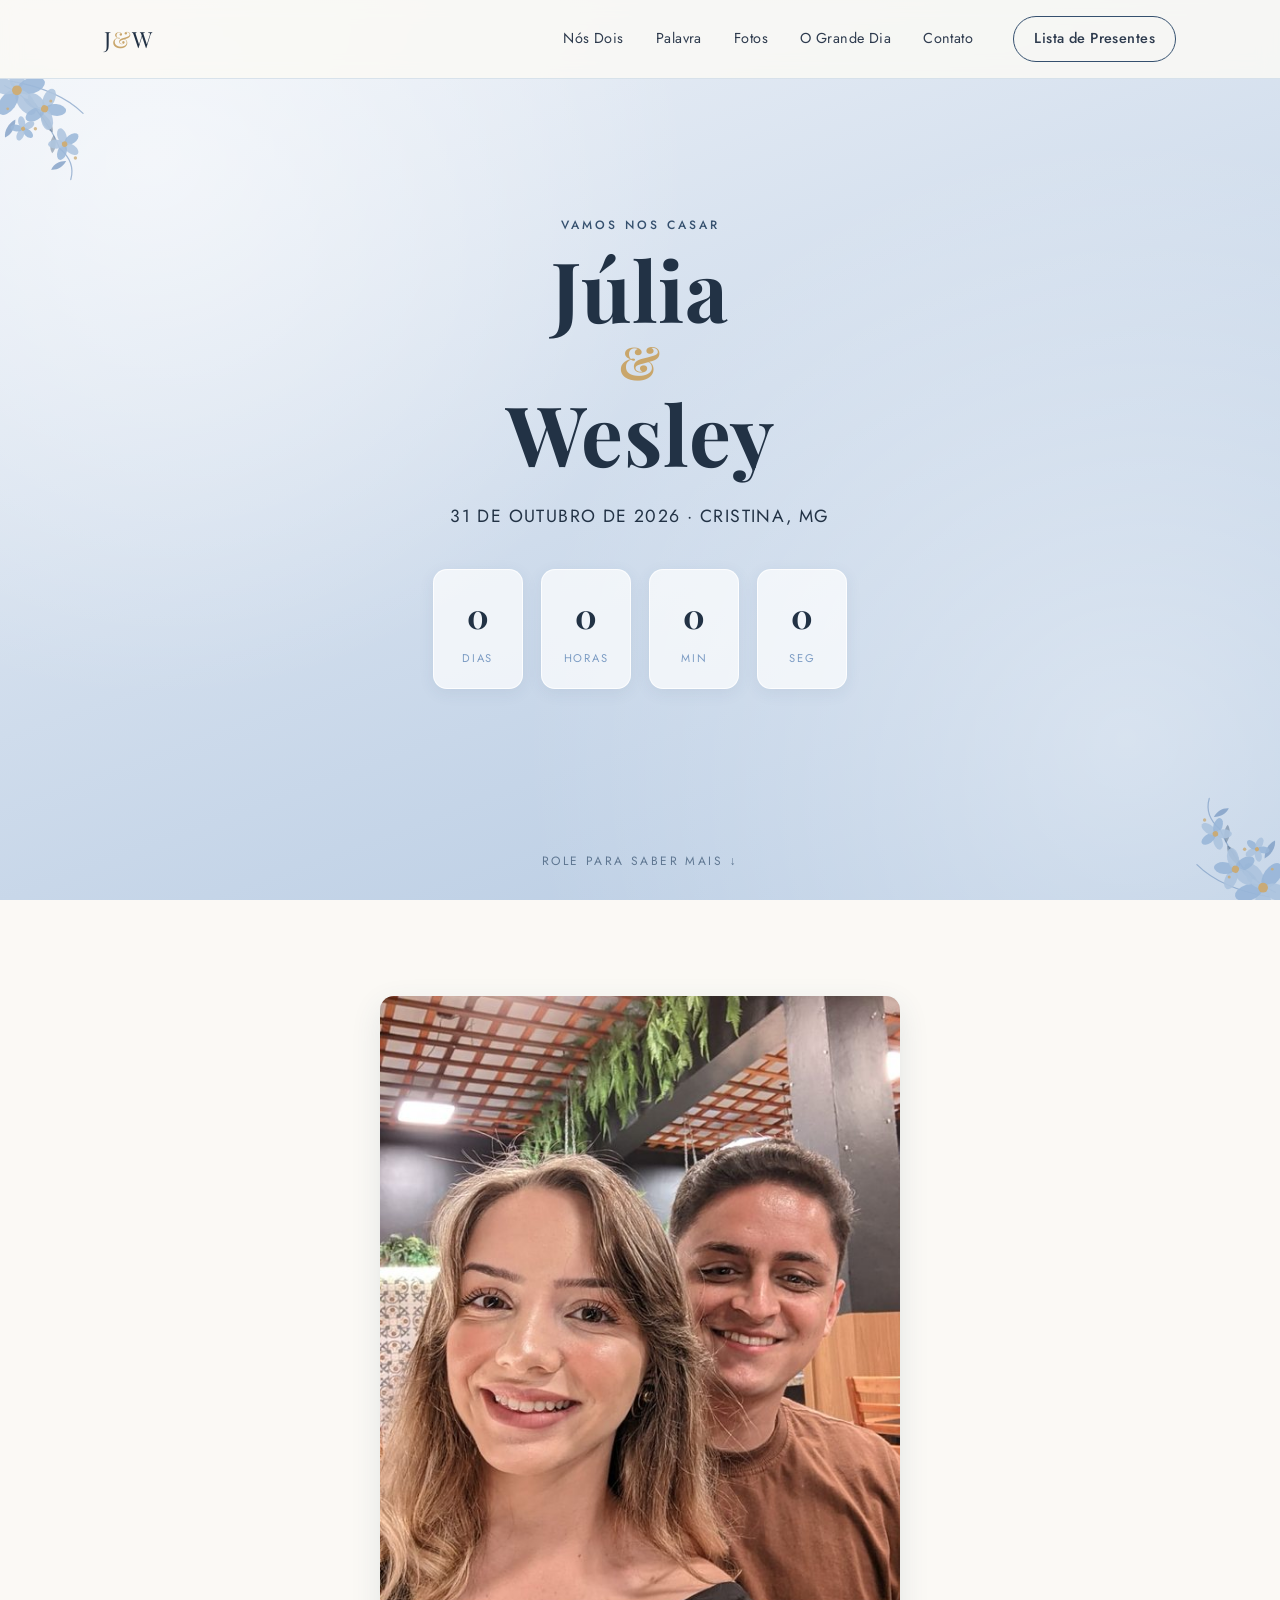
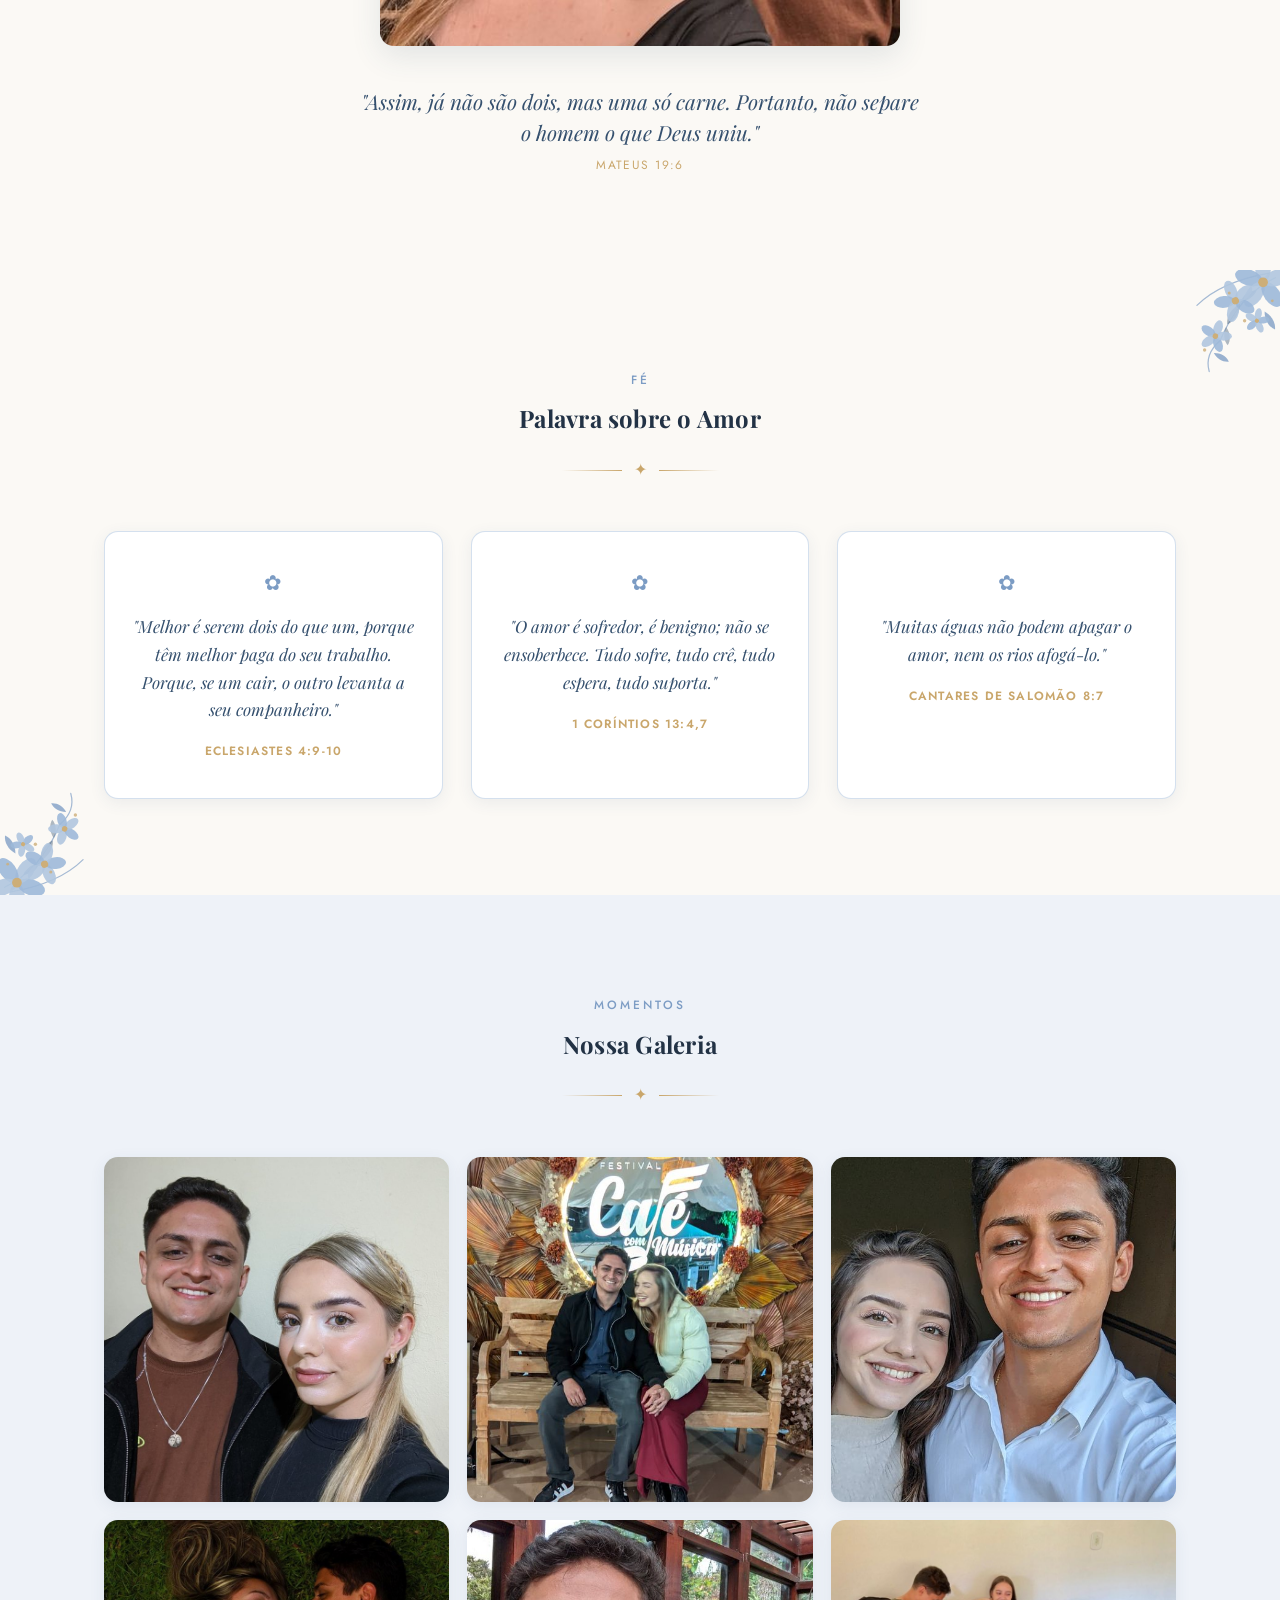
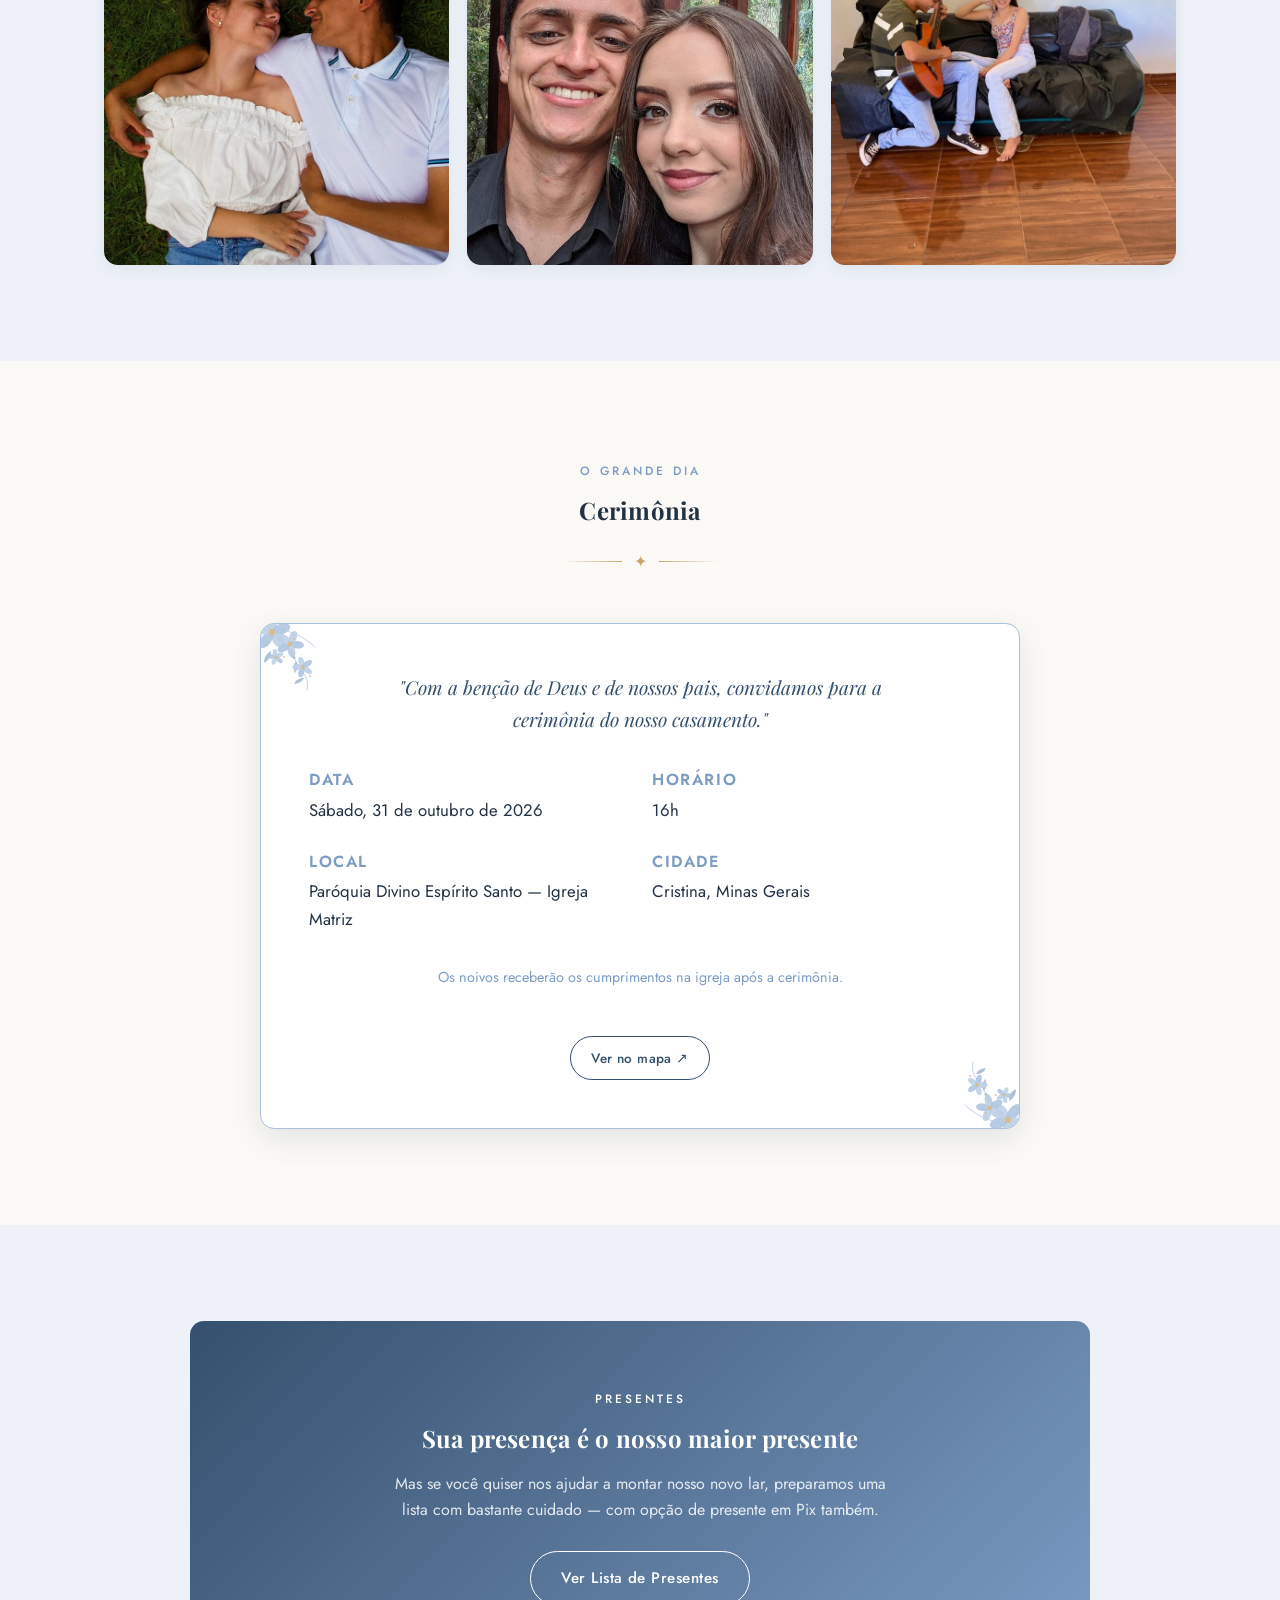
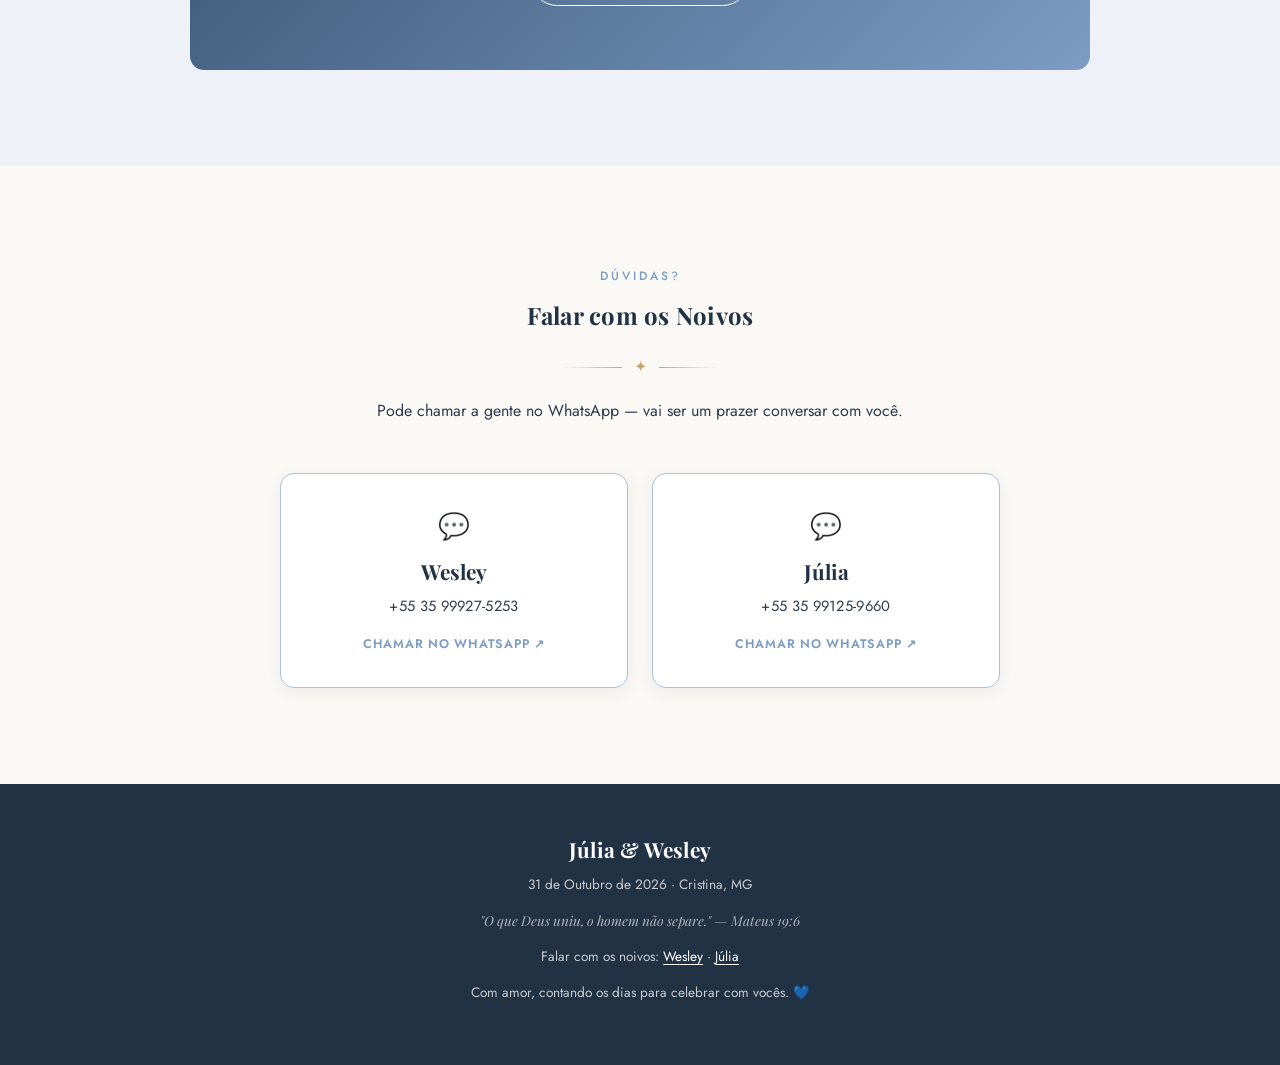
==== commit 8cd1f83a: "Otimiza carregamento: imagens redimensionadas e JS fora do caminho critico - Imagens dos presentes d" ====
--- a/index.html
+++ b/index.html
@@ -6,6 +6,7 @@
   <title>Júlia & Wesley | 31 de Outubro de 2026</title>
   <meta name="description" content="Júlia & Wesley vão se casar em 31 de outubro de 2026. Saiba tudo sobre o grande dia e confira nossa lista de presentes.">
   <link rel="preconnect" href="https://fonts.googleapis.com">
+  <link rel="preconnect" href="https://fonts.gstatic.com" crossorigin>
   <link href="https://fonts.googleapis.com/css2?family=Playfair+Display:wght@600;700&family=Jost:wght@400;500;600&display=swap" rel="stylesheet">
   <link rel="stylesheet" href="css/style.css">
 </head>
@@ -47,7 +48,7 @@
   <section class="section photo-verse" id="historia">
     <div class="container">
       <div class="photo-verse-frame">
-        <img src="assets/img/casal/foto-historia.jpg" alt="Júlia e Wesley">
+        <img src="assets/img/casal/foto-historia.jpg" alt="Júlia e Wesley" decoding="async">
       </div>
       <blockquote class="photo-verse-quote">
         "Assim, já não são dois, mas uma só carne. Portanto, não separe o
@@ -58,8 +59,8 @@
   </section>
 
   <section class="section verses" id="versiculos">
-    <img src="assets/img/flora/corner-flower.svg" class="floral-corner floral-corner--tr" alt="">
-    <img src="assets/img/flora/corner-flower.svg" class="floral-corner floral-corner--bl" alt="">
+    <img src="assets/img/flora/corner-flower.svg" class="floral-corner floral-corner--tr" alt="" loading="lazy">
+    <img src="assets/img/flora/corner-flower.svg" class="floral-corner floral-corner--bl" alt="" loading="lazy">
     <div class="container">
       <div class="section-head">
         <span class="kicker">Fé</span>
@@ -94,12 +95,12 @@
         <div class="divider">✦</div>
       </div>
       <div class="gallery">
-        <div class="gallery-item"><img src="assets/img/casal/foto-01.jpg" alt="Júlia e Wesley no Festival Café com Música"></div>
-        <div class="gallery-item"><img src="assets/img/casal/foto-02.jpg" alt="Júlia e Wesley abraçados"></div>
-        <div class="gallery-item"><img src="assets/img/casal/foto-03.jpg" alt="Júlia e Wesley sorrindo"></div>
-        <div class="gallery-item"><img src="assets/img/casal/foto-04.jpg" alt="Júlia e Wesley deitados na grama"></div>
-        <div class="gallery-item"><img src="assets/img/casal/foto-05.jpg" alt="Júlia e Wesley no jardim"></div>
-        <div class="gallery-item"><img src="assets/img/casal/foto-06.jpg" alt="Júlia e Wesley tocando violão"></div>
+        <div class="gallery-item"><img src="assets/img/casal/foto-01.jpg" alt="Júlia e Wesley no Festival Café com Música" loading="lazy" decoding="async"></div>
+        <div class="gallery-item"><img src="assets/img/casal/foto-02.jpg" alt="Júlia e Wesley abraçados" loading="lazy" decoding="async"></div>
+        <div class="gallery-item"><img src="assets/img/casal/foto-03.jpg" alt="Júlia e Wesley sorrindo" loading="lazy" decoding="async"></div>
+        <div class="gallery-item"><img src="assets/img/casal/foto-04.jpg" alt="Júlia e Wesley deitados na grama" loading="lazy" decoding="async"></div>
+        <div class="gallery-item"><img src="assets/img/casal/foto-05.jpg" alt="Júlia e Wesley no jardim" loading="lazy" decoding="async"></div>
+        <div class="gallery-item"><img src="assets/img/casal/foto-06.jpg" alt="Júlia e Wesley tocando violão" loading="lazy" decoding="async"></div>
       </div>
     </div>
   </section>
@@ -112,8 +113,8 @@
         <div class="divider">✦</div>
       </div>
       <div class="ceremony-card">
-        <img src="assets/img/flora/corner-flower.svg" class="floral-corner floral-corner--sm floral-corner--tl" alt="">
-        <img src="assets/img/flora/corner-flower.svg" class="floral-corner floral-corner--sm floral-corner--br" alt="">
+        <img src="assets/img/flora/corner-flower.svg" class="floral-corner floral-corner--sm floral-corner--tl" alt="" loading="lazy">
+        <img src="assets/img/flora/corner-flower.svg" class="floral-corner floral-corner--sm floral-corner--br" alt="" loading="lazy">
         <p class="ceremony-verse">
           "Com a benção de Deus e de nossos pais, convidamos para a
           cerimônia do nosso casamento."
--- a/css/style.css
+++ b/css/style.css
@@ -519,21 +519,6 @@
 .badge--quarto { background: var(--rose-dust); }
 .badge--banheiro { background: var(--blush); }
 
-.gift-card .star-tag {
-  position: absolute;
-  top: 10px; right: 10px;
-  z-index: 2;
-  width: 26px; height: 26px;
-  border-radius: 50%;
-  background: var(--gold);
-  color: #fff;
-  display: flex;
-  align-items: center;
-  justify-content: center;
-  font-size: .85rem;
-  box-shadow: var(--shadow-soft);
-}
-
 .gift-card-img {
   aspect-ratio: 1/1;
   background: var(--mist);
@@ -563,6 +548,13 @@
   font-size: 1.3rem;
   color: var(--navy-deep);
   font-weight: 700;
+}
+.gift-card-price--sem {
+  font-family: var(--font-body);
+  font-size: .88rem;
+  font-weight: 500;
+  font-style: italic;
+  color: var(--serenity-deep);
 }
 .gift-card-actions {
   margin-top: auto;
